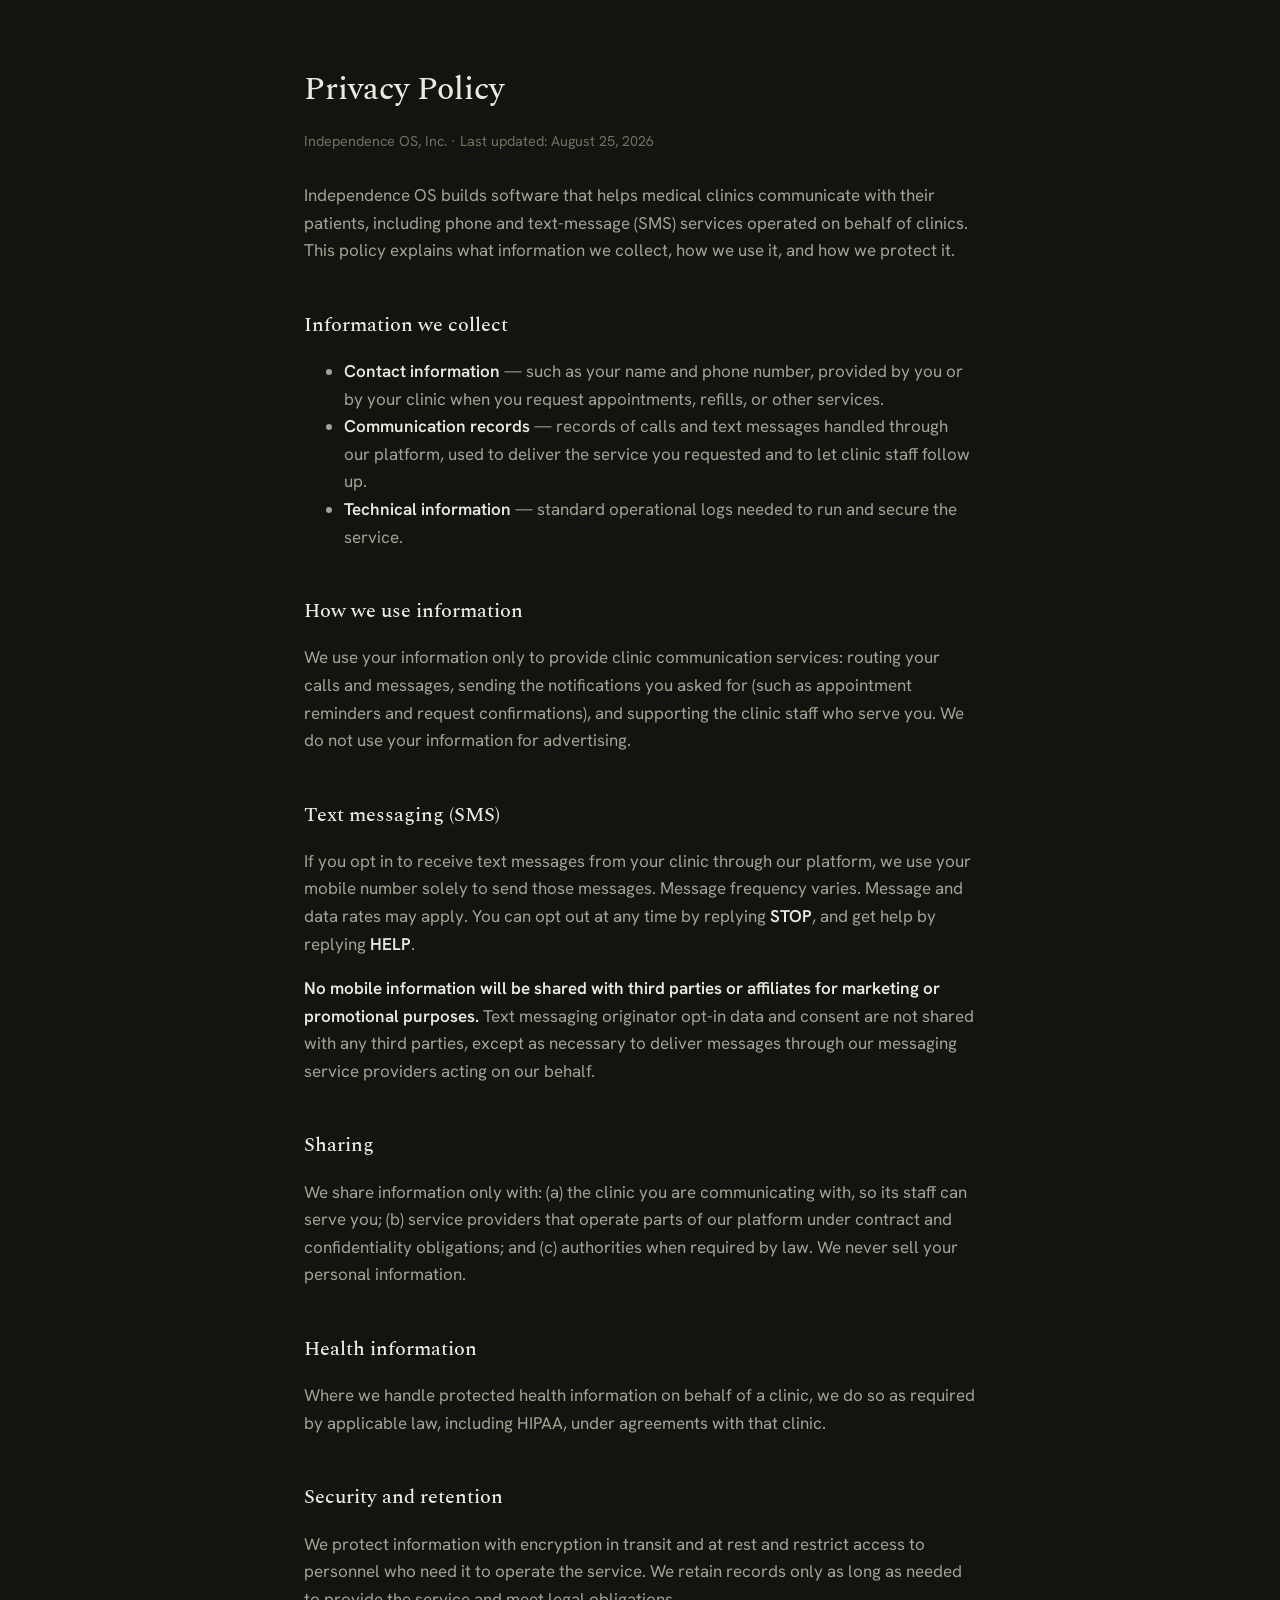
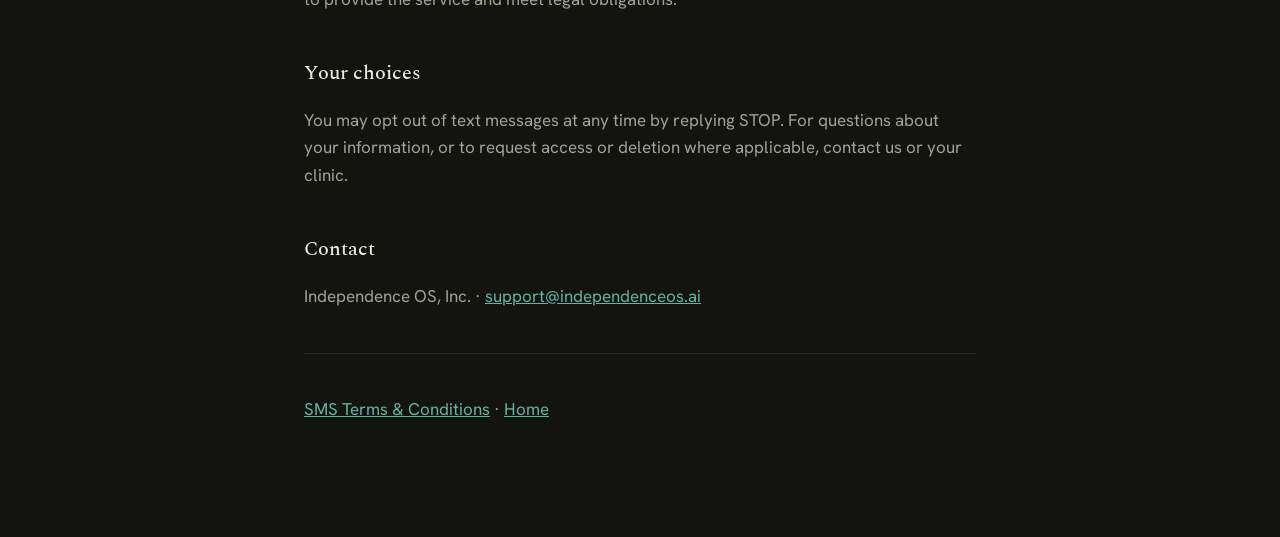
==== privacy.html @ 4c0d5175 "Add privacy policy and SMS terms pages for A2P 10DLC registration Co-Authored-By: Claude Fable 5 <no" ====
<!DOCTYPE html>
<html lang="en" data-theme="light">
<head>
<meta charset="utf-8">
<meta name="viewport" content="width=device-width, initial-scale=1">
<title>Privacy Policy — Independence OS</title>
<meta name="description" content="Independence OS privacy policy, including how we handle mobile numbers and SMS consent.">
<link rel="icon" type="image/png" href="indoslogo.png">
<link rel="preconnect" href="https://fonts.googleapis.com">
<link rel="preconnect" href="https://fonts.gstatic.com" crossorigin>
<link href="https://fonts.googleapis.com/css2?family=Spectral:wght@400;500;600&family=Hanken+Grotesk:wght@400;500;600;700&display=swap" rel="stylesheet">
<style>
  :root{
    --ink:#13140F; --bone:#ECEAE0; --bone-2:#A4A293; --bone-3:#71705F;
    --green:#66B3A6; --line:rgba(236,234,224,.10);
    --serif:'Spectral',Georgia,'Times New Roman',serif;
    --sans:'Hanken Grotesk',-apple-system,BlinkMacSystemFont,'Segoe UI',Roboto,sans-serif;
  }
  *{box-sizing:border-box;}
  html{background:var(--ink);-webkit-text-size-adjust:100%;}
  body{margin:0;color:var(--bone);font-family:var(--sans);font-size:17px;line-height:1.62;-webkit-font-smoothing:antialiased;}
  main{max-width:720px;margin:0 auto;padding:64px 24px 96px;}
  h1{font-family:var(--serif);font-weight:500;font-size:2rem;margin:0 0 4px;}
  h2{font-family:var(--serif);font-weight:500;font-size:1.25rem;margin:2.2em 0 .5em;color:var(--bone);}
  p,li{color:var(--bone-2);}
  strong{color:var(--bone);font-weight:600;}
  a{color:var(--green);}
  .updated{color:var(--bone-3);font-size:.9rem;margin-bottom:2em;}
  hr{border:none;border-top:1px solid var(--line);margin:2.5em 0;}
</style>
</head>
<body>
<main>
  <h1>Privacy Policy</h1>
  <p class="updated">Independence OS, Inc. · Last updated: August 25, 2026</p>

  <p>Independence OS builds software that helps medical clinics communicate with their patients, including phone and text-message (SMS) services operated on behalf of clinics. This policy explains what information we collect, how we use it, and how we protect it.</p>

  <h2>Information we collect</h2>
  <ul>
    <li><strong>Contact information</strong> — such as your name and phone number, provided by you or by your clinic when you request appointments, refills, or other services.</li>
    <li><strong>Communication records</strong> — records of calls and text messages handled through our platform, used to deliver the service you requested and to let clinic staff follow up.</li>
    <li><strong>Technical information</strong> — standard operational logs needed to run and secure the service.</li>
  </ul>

  <h2>How we use information</h2>
  <p>We use your information only to provide clinic communication services: routing your calls and messages, sending the notifications you asked for (such as appointment reminders and request confirmations), and supporting the clinic staff who serve you. We do not use your information for advertising.</p>

  <h2>Text messaging (SMS)</h2>
  <p>If you opt in to receive text messages from your clinic through our platform, we use your mobile number solely to send those messages. Message frequency varies. Message and data rates may apply. You can opt out at any time by replying <strong>STOP</strong>, and get help by replying <strong>HELP</strong>.</p>
  <p><strong>No mobile information will be shared with third parties or affiliates for marketing or promotional purposes.</strong> Text messaging originator opt-in data and consent are not shared with any third parties, except as necessary to deliver messages through our messaging service providers acting on our behalf.</p>

  <h2>Sharing</h2>
  <p>We share information only with: (a) the clinic you are communicating with, so its staff can serve you; (b) service providers that operate parts of our platform under contract and confidentiality obligations; and (c) authorities when required by law. We never sell your personal information.</p>

  <h2>Health information</h2>
  <p>Where we handle protected health information on behalf of a clinic, we do so as required by applicable law, including HIPAA, under agreements with that clinic.</p>

  <h2>Security and retention</h2>
  <p>We protect information with encryption in transit and at rest and restrict access to personnel who need it to operate the service. We retain records only as long as needed to provide the service and meet legal obligations.</p>

  <h2>Your choices</h2>
  <p>You may opt out of text messages at any time by replying STOP. For questions about your information, or to request access or deletion where applicable, contact us or your clinic.</p>

  <h2>Contact</h2>
  <p>Independence OS, Inc. · <a href="mailto:support@independenceos.ai">support@independenceos.ai</a></p>

  <hr>
  <p><a href="/terms">SMS Terms &amp; Conditions</a> · <a href="/">Home</a></p>
</main>
</body>
</html>
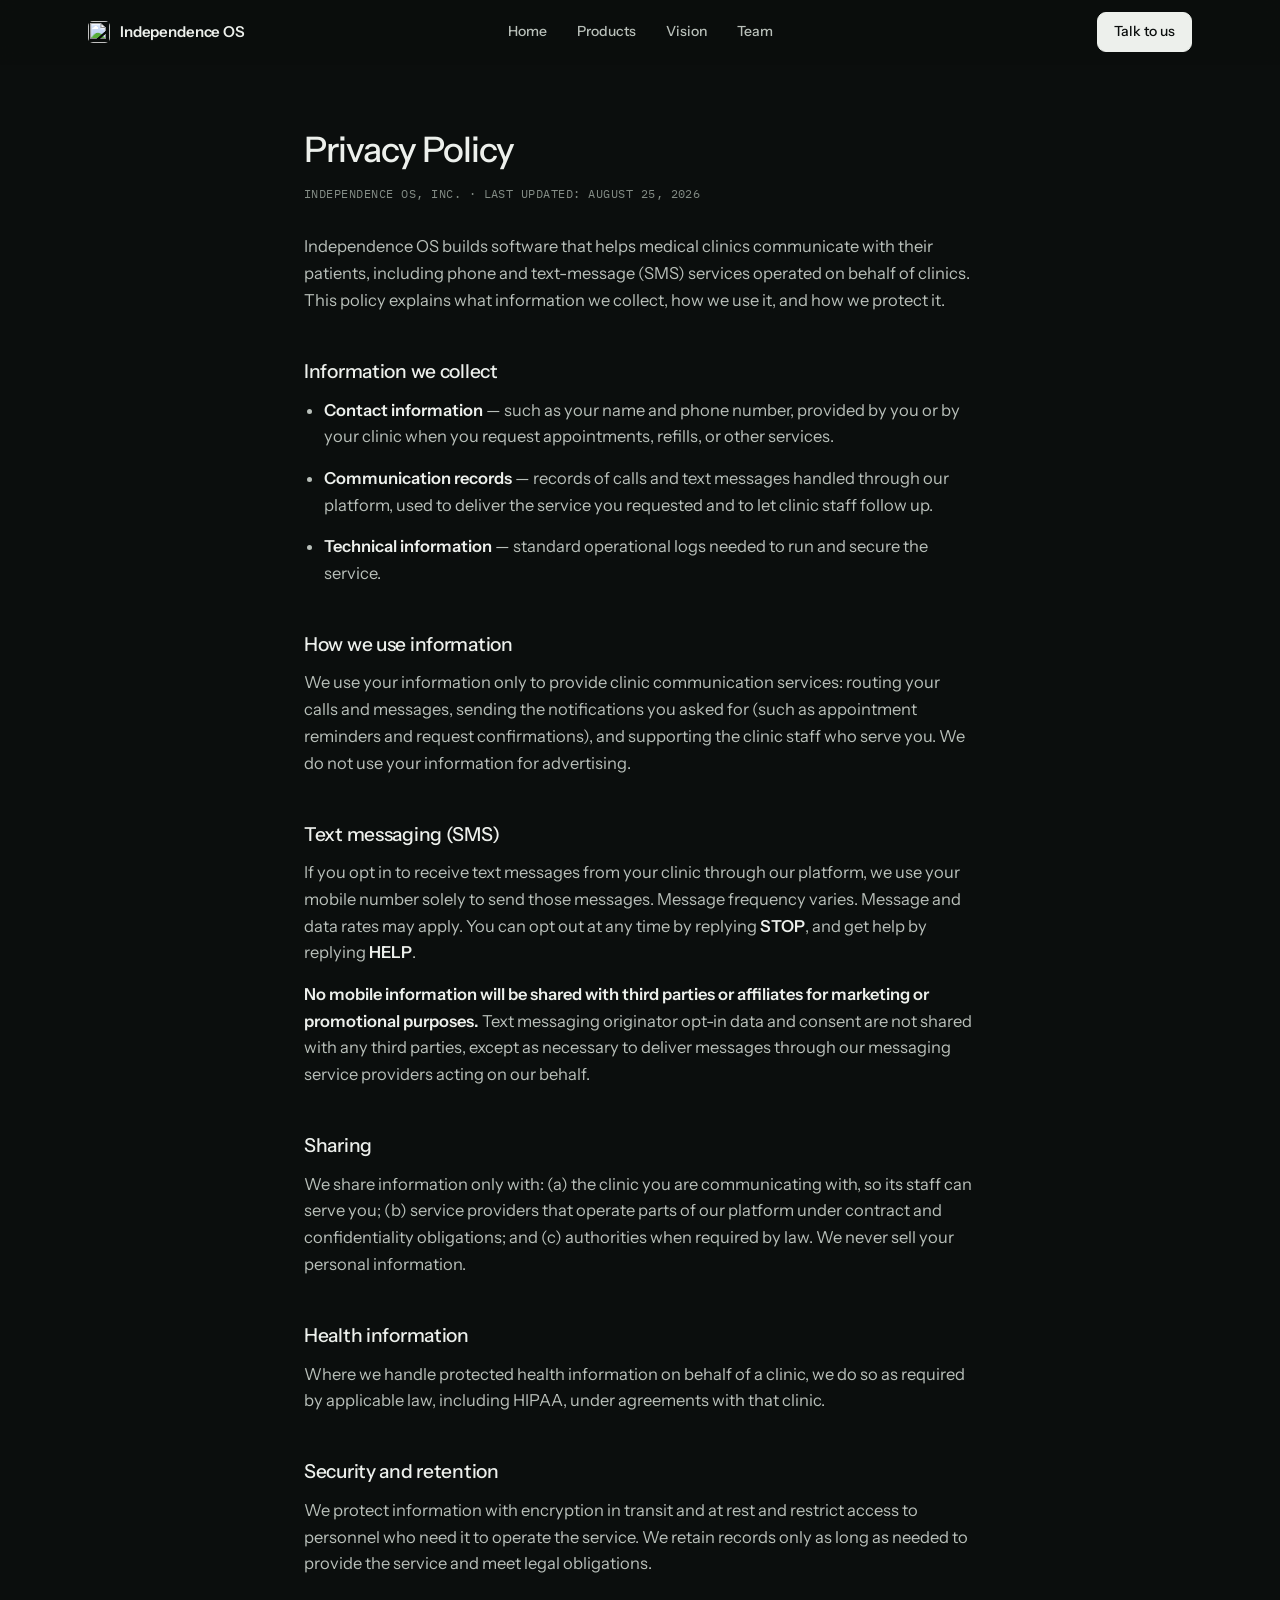
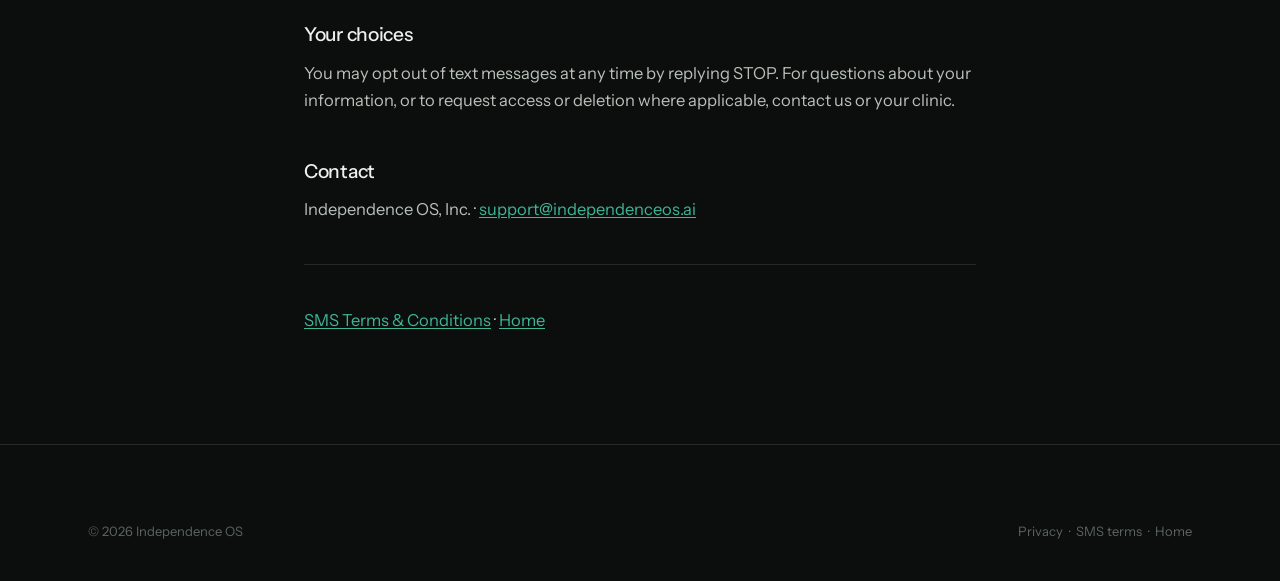
==== commit 51375b29: "Rebuild site: dark-only design, globe hero, scroll-driven Flow, product grid and system diagram - Ne" ====
--- a/privacy.html
+++ b/privacy.html
@@ -1,5 +1,5 @@
 <!DOCTYPE html>
-<html lang="en" data-theme="light">
+<html lang="en">
 <head>
 <meta charset="utf-8">
 <meta name="viewport" content="width=device-width, initial-scale=1">
@@ -8,29 +8,45 @@
 <link rel="icon" type="image/png" href="indoslogo.png">
 <link rel="preconnect" href="https://fonts.googleapis.com">
 <link rel="preconnect" href="https://fonts.gstatic.com" crossorigin>
-<link href="https://fonts.googleapis.com/css2?family=Spectral:wght@400;500;600&family=Hanken+Grotesk:wght@400;500;600;700&display=swap" rel="stylesheet">
+<link href="https://fonts.googleapis.com/css2?family=Instrument+Sans:wght@400;500;600&family=IBM+Plex+Mono:wght@400;500&display=swap" rel="stylesheet">
+<link rel="stylesheet" href="styles.css?v=45">
 <style>
-  :root{
-    --ink:#13140F; --bone:#ECEAE0; --bone-2:#A4A293; --bone-3:#71705F;
-    --green:#66B3A6; --line:rgba(236,234,224,.10);
-    --serif:'Spectral',Georgia,'Times New Roman',serif;
-    --sans:'Hanken Grotesk',-apple-system,BlinkMacSystemFont,'Segoe UI',Roboto,sans-serif;
-  }
-  *{box-sizing:border-box;}
-  html{background:var(--ink);-webkit-text-size-adjust:100%;}
-  body{margin:0;color:var(--bone);font-family:var(--sans);font-size:17px;line-height:1.62;-webkit-font-smoothing:antialiased;}
-  main{max-width:720px;margin:0 auto;padding:64px 24px 96px;}
-  h1{font-family:var(--serif);font-weight:500;font-size:2rem;margin:0 0 4px;}
-  h2{font-family:var(--serif);font-weight:500;font-size:1.25rem;margin:2.2em 0 .5em;color:var(--bone);}
-  p,li{color:var(--bone-2);}
-  strong{color:var(--bone);font-weight:600;}
-  a{color:var(--green);}
-  .updated{color:var(--bone-3);font-size:.9rem;margin-bottom:2em;}
-  hr{border:none;border-top:1px solid var(--line);margin:2.5em 0;}
+  main.legal{max-width:720px;margin:0 auto;padding:56px 24px 96px;font-size:16.5px;line-height:1.62;}
+  main.legal h1{font-size:2.2rem;margin:0 0 6px;letter-spacing:-.028em;}
+  main.legal h2{font-size:1.2rem;margin:2.2em 0 .5em;letter-spacing:-.015em;}
+  main.legal p,main.legal li{color:var(--ink-2);margin:0 0 .9em;}
+  main.legal ul{padding-left:1.2em;list-style:disc;}
+  main.legal strong{color:var(--ink);font-weight:600;}
+  main.legal a{color:var(--accent);text-decoration:underline;text-underline-offset:2px;}
+  main.legal .updated{font-family:var(--mono);font-size:12px;letter-spacing:.04em;text-transform:uppercase;color:var(--ink-3);margin-bottom:2.5em;}
+  main.legal hr{border:none;border-top:1px solid var(--line);margin:2.5em 0;}
+  .form-box{margin:1em 0;padding:20px;border:1px solid var(--line);border-radius:12px;background:var(--surface);}
+  .form-box label{display:flex;gap:10px;align-items:flex-start;color:var(--ink);}
+  .form-box input[type=checkbox]{margin-top:5px;accent-color:var(--accent);}
+  .fieldline{color:var(--ink-3);font-size:.95rem;margin-top:14px;}
+  .optional-tag{margin:0 0 14px;padding-bottom:12px;border-bottom:1px solid var(--line);color:var(--ink);font-weight:600;font-size:.95rem;}
 </style>
+<meta name="color-scheme" content="dark">
 </head>
 <body>
-<main>
+<header class="nav">
+  <div class="container nav-inner">
+    <a class="brand" href="index.html"><img src="indoslogo.png" alt="">Independence OS</a>
+    <nav class="nav-links" id="navLinks" aria-label="Primary">
+      <a href="index.html">Home</a>
+      <a href="products.html">Products</a>
+      <a href="vision.html">Vision</a>
+      <a href="team.html">Team</a>
+    </nav>
+    <div class="nav-right">
+      <a class="btn primary nav-cta" href="mailto:admin@independenceos.ai">Talk to us</a>
+      <button type="button" class="icon-btn nav-toggle" id="navToggle" aria-label="Open menu" aria-expanded="false" aria-controls="navLinks">
+        <svg viewBox="0 0 24 24" fill="none" stroke="currentColor" stroke-width="1.7" stroke-linecap="round"><path d="M4 7h16M4 12h16M4 17h16"/></svg>
+      </button>
+    </div>
+  </div>
+</header>
+<main class="legal">
   <h1>Privacy Policy</h1>
   <p class="updated">Independence OS, Inc. · Last updated: August 25, 2026</p>
 
@@ -66,7 +82,16 @@
   <p>Independence OS, Inc. · <a href="mailto:support@independenceos.ai">support@independenceos.ai</a></p>
 
   <hr>
-  <p><a href="/terms">SMS Terms &amp; Conditions</a> · <a href="/">Home</a></p>
+  <p><a href="terms.html">SMS Terms &amp; Conditions</a> · <a href="index.html">Home</a></p>
 </main>
+<footer>
+  <div class="container">
+    <div class="foot-bottom" style="margin-top:0;border-top:0">
+      <span>© 2026 Independence OS</span>
+      <span><a href="privacy.html">Privacy</a> &nbsp;·&nbsp; <a href="terms.html">SMS terms</a> &nbsp;·&nbsp; <a href="index.html">Home</a></span>
+    </div>
+  </div>
+</footer>
+<script src="main.js?v=24"></script>
 </body>
 </html>
--- a/styles.css
+++ b/styles.css
@@ -0,0 +1,562 @@
+/* Independence OS — v2 stylesheet */
+
+:root{
+  --bg:#0B0E0D; --surface:#121614; --surface-2:#171C19; --surface-3:#1E2420;
+  --ink:#EDF0EC; --ink-2:#B9C0BA; --ink-3:#848D86; --ink-4:#5C655E;
+  --line:#242A26; --line-2:#1B211D; --line-strong:#333B36;
+  --accent:#3FB596; --accent-2:#5FC7AB; --accent-ink:#8ADCC5; --accent-soft:#11241E; --accent-soft-2:#0A1B15; --accent-line:#1E4A3D;
+  --signal:#3ED6A7; --warn:#E0A046; --warn-soft:#2A2114;
+  --shadow:0 1px 2px rgba(0,0,0,.3), 0 16px 40px -18px rgba(0,0,0,.6);
+  --globe-dot:237,240,236; --globe-land:95,199,171;
+  --rev:#6FD3C5; --rev-soft:#10231F;
+  color-scheme:dark;
+  --sans:'Instrument Sans',-apple-system,BlinkMacSystemFont,'Segoe UI',Helvetica,Arial,sans-serif;
+  --serif:'Newsreader',Georgia,'Times New Roman',serif;
+  --mono:'IBM Plex Mono',ui-monospace,SFMono-Regular,Menlo,Consolas,monospace;
+}
+
+*,*::before,*::after{box-sizing:border-box;}
+html{-webkit-text-size-adjust:100%;scroll-behavior:smooth;}
+@media (prefers-reduced-motion: reduce){html{scroll-behavior:auto;} *,*::before,*::after{animation-duration:.001ms!important;transition-duration:.001ms!important;}}
+body{margin:0;background:var(--bg);color:var(--ink);font-family:var(--sans);font-size:16px;line-height:1.55;-webkit-font-smoothing:antialiased;text-rendering:optimizeLegibility;}
+img{max-width:100%;display:block;}
+a{color:inherit;text-decoration:none;}
+a:focus-visible,button:focus-visible{outline:2px solid var(--accent);outline-offset:3px;border-radius:4px;}
+h1,h2,h3,h4{margin:0;font-weight:500;letter-spacing:-.02em;text-wrap:balance;}
+p{margin:0;}
+ul,ol{margin:0;padding:0;list-style:none;}
+button{font:inherit;color:inherit;background:none;border:0;padding:0;cursor:pointer;}
+.container{width:100%;max-width:1160px;margin:0 auto;padding:0 28px;}
+.container.wide{max-width:1360px;}
+.tnum{font-variant-numeric:tabular-nums;}
+
+/* type scale */
+.display{font-size:clamp(2.6rem,5.2vw,4.25rem);line-height:1.02;letter-spacing:-.032em;font-weight:500;}
+.h2{font-size:clamp(1.9rem,3.2vw,2.6rem);line-height:1.1;letter-spacing:-.028em;}
+.h3{font-size:1.3rem;line-height:1.25;letter-spacing:-.018em;}
+.lead{font-size:clamp(1.1rem,1.5vw,1.25rem);line-height:1.5;color:var(--ink-2);max-width:56ch;}
+.body{color:var(--ink-2);max-width:62ch;}
+.body p+p{margin-top:16px;}
+.label{font-family:var(--mono);font-size:12px;letter-spacing:.06em;text-transform:uppercase;color:var(--ink-3);}
+.label.accent{color:var(--accent);}
+.small{font-size:14px;color:var(--ink-3);}
+
+/* nav */
+.nav{position:sticky;top:0;z-index:50;background:color-mix(in srgb,var(--bg) 82%,transparent);backdrop-filter:saturate(1.4) blur(12px);-webkit-backdrop-filter:saturate(1.4) blur(12px);border-bottom:1px solid transparent;transition:border-color .2s ease;}
+.nav.scrolled{border-bottom-color:var(--line);}
+.nav-inner{height:64px;display:grid;grid-template-columns:1fr auto 1fr;align-items:center;gap:24px;}
+.nav-right{justify-self:end;}
+.brand{display:flex;align-items:center;gap:10px;white-space:nowrap;font-weight:600;letter-spacing:-.01em;font-size:15px;}
+.brand img{width:22px;height:22px;border-radius:5px;}
+.nav-links{display:flex;align-items:center;gap:6px;}
+.nav-links a{font-size:14px;font-weight:500;color:var(--ink-2);padding:8px 12px;border-radius:8px;transition:color .15s ease,background .15s ease;}
+.nav-links a:hover{color:var(--ink);background:var(--surface-2);}
+.nav-links a[aria-current="page"]{color:var(--ink);}
+.nav-right{display:flex;align-items:center;gap:8px;}
+.btn{display:inline-flex;align-items:center;gap:8px;height:40px;padding:0 16px;border-radius:9px;font-size:14px;font-weight:500;border:1px solid var(--line-strong);background:var(--surface);color:var(--ink);transition:background .15s ease,border-color .15s ease,transform .15s ease;white-space:nowrap;}
+.btn:hover{border-color:var(--ink-4);}
+.btn.primary{background:var(--ink);color:var(--bg);border-color:var(--ink);}
+.btn.primary:hover{background:var(--ink-2);border-color:var(--ink-2);}
+.btn.accent{background:var(--accent);color:#fff;border-color:var(--accent);}
+.btn.accent:hover{background:var(--accent-2);border-color:var(--accent-2);}
+.btn.lg{height:46px;padding:0 20px;font-size:15px;}
+.btn svg{width:14px;height:14px;}
+.icon-btn{width:38px;height:38px;border-radius:9px;display:inline-flex;align-items:center;justify-content:center;color:var(--ink-2);border:1px solid transparent;}
+.icon-btn:hover{background:var(--surface-2);color:var(--ink);}
+.icon-btn svg{width:17px;height:17px;}
+.nav-toggle{display:none;}
+
+/* sections */
+section{padding:104px 0;}
+section.tight{padding:64px 0;}
+.sec-head{display:grid;grid-template-columns:minmax(0,1fr) minmax(0,1fr);gap:40px;align-items:start;margin-bottom:56px;}
+.sec-head>.lead{padding-top:38px;}
+.sec-head .label{margin-bottom:16px;}
+.sec-head .lead{font-size:1.05rem;}
+.rule{height:1px;background:var(--line);}
+.eyebrow{display:inline-flex;align-items:center;gap:10px;font-family:var(--mono);font-size:12px;letter-spacing:.06em;text-transform:uppercase;color:var(--ink-3);}
+.eyebrow .dot{width:6px;height:6px;border-radius:50%;background:var(--signal);box-shadow:0 0 0 3px color-mix(in srgb,var(--signal) 22%,transparent);}
+
+/* hero */
+.hero{padding:72px 0 40px;position:relative;overflow:hidden;}
+.hero-grid{display:grid;grid-template-columns:minmax(0,1.05fr) minmax(0,.95fr);gap:48px;align-items:center;}
+.hero .display{margin:0 0 24px;max-width:13ch;}
+.hero .lead{margin-bottom:34px;}
+.hero-grid{min-height:520px;}
+.hero-cta{display:flex;gap:12px;flex-wrap:wrap;align-items:center;}
+.hero-facts{display:grid;grid-template-columns:repeat(4,minmax(0,1fr));gap:20px;margin-top:56px;padding-top:24px;border-top:1px solid var(--line);}
+.fact{display:flex;flex-direction:column;gap:4px;}
+.fact b{font-weight:500;font-size:15px;color:var(--ink);letter-spacing:-.01em;}
+.fact span{font-size:13px;color:var(--ink-3);}
+.globe-wrap{position:relative;aspect-ratio:1;max-width:560px;margin-left:auto;width:100%;}
+.globe-wrap canvas{width:100%;height:100%;display:block;}
+.globe-legend{display:flex;justify-content:center;gap:22px;margin-top:-6px;font-family:var(--mono);font-size:11.5px;color:var(--ink-3);letter-spacing:.02em;}
+.globe-legend span{display:flex;align-items:center;gap:8px;}
+.globe-legend i{width:8px;height:8px;border-radius:50%;background:var(--accent);display:inline-block;}
+.globe-legend i.hollow{background:none;border:1.5px solid var(--accent);}
+
+/* practices strip */
+.strip{padding:48px 0;border-top:1px solid var(--line);border-bottom:1px solid var(--line);}
+.strip-inner{display:grid;grid-template-columns:200px 1fr;gap:40px;align-items:start;}
+.strip .label{padding-top:4px;}
+.marks{display:flex;flex-wrap:wrap;gap:10px 28px;}
+.marks a,.marks span{font-size:15px;font-weight:500;color:var(--ink-2);letter-spacing:-.01em;padding:4px 0;transition:color .15s ease;}
+.marks a:hover{color:var(--accent);}
+
+/* product grid */
+.pgrid{display:grid;max-width:960px;margin:0 auto;grid-template-columns:repeat(56,minmax(0,1fr));gap:1px;background:var(--line);border:1px solid var(--line);border-radius:16px;overflow:hidden;}
+.ptile{grid-column:span 10;background:var(--surface);padding:21px 19px 23px;display:flex;flex-direction:column;gap:9.5px;min-height:0;position:relative;transition:background .15s ease;}
+.ptile:hover{background:var(--surface-2);}
+.ptile .ico{width:35px;height:35px;border-radius:9px;background:var(--accent-soft);color:var(--accent);display:flex;align-items:center;justify-content:center;}
+.ptile .ico svg{width:19px;height:19px;}
+.ptile h3{font-size:1.15rem;letter-spacing:-.012em;display:flex;align-items:baseline;gap:8px;line-height:1.2;flex-wrap:wrap;}
+.ptile h3 .layer{font-family:var(--mono);font-size:12.9px;letter-spacing:.05em;text-transform:uppercase;color:var(--ink-4);font-weight:400;}
+.ptile .tag{color:var(--ink);font-weight:500;font-size:16.4px;}
+.ptile .desc{color:var(--ink-3);font-size:13.5px;line-height:1.45;}
+.ptile .arrow{position:absolute;top:24px;right:22px;color:var(--ink-4);opacity:0;transform:translateX(-4px);transition:opacity .15s ease,transform .15s ease;}
+.ptile:hover .arrow{opacity:1;transform:none;}
+.ptile.wide{grid-column:1 / -1;flex-direction:row;align-items:center;gap:19px;min-height:0;padding:16.5px 21px;}
+.ptile.wide.half{grid-column:span 28;}
+.ptile.tall.wider{grid-column:span 11;}
+.ptile.w1{grid-column:span 12;}
+.ptile.tall{grid-row:span 2;grid-column:span 8;justify-content:center;}
+.ptile.wide .desc{white-space:nowrap;overflow:hidden;text-overflow:ellipsis;}
+.ptile.wide .ico{flex:none;}
+.ptile.wide .ptext{display:flex;flex-direction:column;gap:5px;min-width:0;}
+.ptile .pill{font-size:12.9px;height:26px;padding:0 9.5px;}
+.ptile .pill.wrap{height:auto;padding:5px 9.5px;}
+.pgroups{display:flex;gap:28px;flex-wrap:wrap;margin-bottom:22px;}
+.pgroups span{display:flex;align-items:center;gap:8px;font-size:13px;color:var(--ink-3);}
+.pgroups i{width:10px;height:10px;border-radius:3px;background:var(--accent);}
+.pgroups i.l2{background:var(--accent-2);opacity:.75;} .pgroups i.l3{background:var(--accent);opacity:.5;} .pgroups i.l4{background:var(--accent);opacity:.28;}
+
+/* product tiles */
+.ptile{overflow:hidden;}
+.ptile.wide.half .desc{font-size:13.5px;}
+.ptile .arrow{top:18px;right:18px;}
+
+/* patient flow (scroll-driven) */
+.flow-wrap{display:grid;grid-template-columns:minmax(0,.9fr) minmax(0,1.1fr);gap:64px;align-items:start;}
+.flow-sticky{position:sticky;top:96px;}
+.flow-head{margin-bottom:28px;} .flow-head .h2{margin-top:6px;}
+.record .panel-body{padding:10px 12px 12px;}
+.rec-rows{display:flex;flex-direction:column;gap:4px;}
+.rec-rows li{display:grid;grid-template-columns:1fr;gap:0;padding:11px 12px;border-radius:8px;font-size:13.5px;opacity:.28;transition:opacity .35s ease,background .35s ease;}
+.rec-rows li.on{opacity:1;background:var(--surface-2);}
+.rec-rows li.done{opacity:.75;}
+.rec-rows .rk{font-family:var(--mono);font-size:12.5px;letter-spacing:.06em;text-transform:uppercase;color:var(--ink-2);}
+.rec-rows li.on .rk{color:var(--accent-ink);}
+.rec-rows .rv{color:var(--ink);}
+.rec-rows li.on .rv{color:var(--accent-ink);}
+.flow-progress{height:3px;border-radius:2px;background:var(--line);margin-top:18px;overflow:hidden;}
+.flow-progress i{display:block;height:100%;width:0;background:var(--accent);transition:width .35s ease;}
+.flow-steps{display:flex;flex-direction:column;}
+.fstep{min-height:44vh;display:flex;flex-direction:column;justify-content:center;gap:12px;padding:24px 0 24px 28px;border-left:1px solid var(--line);position:relative;opacity:.3;transition:opacity .35s ease;}
+.fstep::before{content:"";position:absolute;left:-5px;top:50%;width:9px;height:9px;border-radius:50%;background:var(--line-strong);transform:translateY(-50%);transition:background .35s ease,box-shadow .35s ease;}
+.fstep.on{opacity:1;}
+.fstep.on::before{background:var(--accent);box-shadow:0 0 0 4px color-mix(in srgb,var(--accent) 22%,transparent);}
+.fstep .t{font-family:var(--mono);font-size:12px;color:var(--ink-3);letter-spacing:.04em;}
+.fstep .agent{display:inline-flex;align-items:center;gap:8px;font-weight:500;font-size:17px;color:var(--ink);}
+.fstep .agent i{width:8px;height:8px;border-radius:2px;background:var(--accent);}
+.fstep p{font-size:16px;color:var(--ink-2);line-height:1.55;max-width:46ch;}
+.fstep:first-child{min-height:30vh;justify-content:flex-start;padding-top:0;}
+.fstep:last-child{min-height:30vh;}
+@media (max-width:820px){.flow-wrap{grid-template-columns:1fr;gap:24px;} .flow-sticky{position:static;} .fstep{min-height:0;opacity:1;} .rec-rows li{opacity:1;}}
+
+/* live voice wave + transcription */
+.live-wave{height:34px;}
+.live-wave i{height:100%;}
+.live-wave i{transform:scaleY(.14);transform-origin:center;opacity:.9;transition:transform .05s linear;}
+@keyframes wavebar{0%,100%{transform:scaleY(.35);}50%{transform:scaleY(1);}}
+.live-tx .w{color:var(--ink-4);transition:color .25s ease;}
+.live-tx .w.said{color:var(--ink);}
+.note .live-tx .w.said{color:var(--ink-2);}
+.note .nr.live-fill>span{color:var(--ink-4);} .note .nr.live-fill.said>span{color:var(--ink-2);}
+@media (prefers-reduced-motion: reduce){.fstep.on .live-wave i{animation:none;} .live-tx .w{color:var(--ink);}}
+
+/* flow card extras */
+.waves2{display:grid;grid-template-columns:1fr 1fr;gap:14px;}
+.waves2 .label{margin-bottom:6px;}
+.fstep.on .w-agent i{animation-duration:1.5s;}
+.cards2{display:grid;grid-template-columns:1fr 1fr;gap:12px;max-width:none;}
+.fstep .cards2 .mini-card{max-width:none;margin-top:0;}
+.fstep .cards2{margin-top:6px;opacity:0;transform:translateY(18px);transition:opacity .45s ease,transform .45s ease;}
+.fstep.on .cards2{opacity:1;transform:none;}
+.fstep.on .cards2 .mini-card{opacity:1;transform:none;}
+.live-fill{transition:opacity .35s ease,color .35s ease;}
+.note .nr.live-fill b{opacity:.35;} .note .nr.live-fill.said b{opacity:1;}
+.pill.live-fill{opacity:.25;} .pill.live-fill.said{opacity:1;}
+.row.live-fill{opacity:.3;} .row.live-fill.said{opacity:1;}
+.kpi.live-fill,.bubble.live-fill,.attach.live-fill,.card.live-fill{opacity:.25;transform:translateY(6px);transition:opacity .35s ease,transform .35s ease;}
+.kpi.live-fill.said,.bubble.live-fill.said,.attach.live-fill.said,.card.live-fill.said{opacity:1;transform:none;}
+.fstep.on .row.live-fill.said .pill.blink{animation:blink-warn 1.2s ease-in-out infinite;} .fstep.on .row.live-fill:not(.said) .pill.blink{animation:none;}
+.pipe span.live-fill.said{color:var(--accent-ink);border-bottom-color:var(--accent);}
+.pill.live-swap .b{display:none;} .pill.live-swap.said .a{display:none;} .pill.live-swap.said .b{display:inline;}
+.pill.live-swap.said{background:var(--accent-soft);color:var(--accent-ink);}
+.pill.warn.live-swap.said{background:var(--accent-soft);color:var(--accent-ink);}
+.pill.live-swap.said::before{content:"";width:5px;height:5px;border-radius:50%;background:var(--signal);}
+.fstep.on .pill.blink{animation:blink-warn 1.2s ease-in-out infinite;}
+@keyframes blink-warn{0%,100%{opacity:1;}50%{opacity:.35;}}
+.attach{display:flex;gap:10px;align-items:center;padding:10px 12px;border:1px solid var(--line);border-radius:12px;background:var(--surface-2);max-width:88%;font-size:12.5px;}
+.attach .aico{flex:none;width:34px;height:34px;border-radius:8px;background:var(--accent-soft);color:var(--accent-ink);font-family:var(--mono);font-size:10px;display:flex;align-items:center;justify-content:center;}
+.attach b{display:block;font-weight:500;} .attach span{display:block;color:var(--ink-3);font-size:11.5px;margin-top:1px;}
+.inputbox{display:flex;align-items:center;justify-content:space-between;margin-top:4px;padding:10px 12px;border:1px solid var(--line);border-radius:999px;color:var(--ink-4);font-size:13px;}
+.inputbox i{width:26px;height:26px;border-radius:50%;background:var(--accent);display:inline-flex;align-items:center;justify-content:center;flex:none;}
+.inputbox i svg{width:14px;height:14px;display:block;}
+.kpis.kpis-2{grid-template-columns:1fr 1fr;}
+.delta{font-family:var(--mono);font-size:11px;margin-left:6px;}
+.delta.up{color:var(--signal);} .delta.down{color:var(--ink-3);}
+@media (min-width:821px){.flow-wrap{grid-template-columns:minmax(0,.8fr) minmax(0,1.2fr);}}
+@media (max-width:820px){.cards2{grid-template-columns:1fr;} .fstep .cards2{opacity:1;transform:none;} .live-fill,.note .nr.live-fill span,.pill.live-fill{opacity:1;color:inherit;}}
+
+.appeal-line{font-size:13px;line-height:1.55;margin:0;}
+.appeal .label{margin-top:2px;}
+
+@media (min-width:821px){.cards2.rcm{grid-template-columns:1fr 1fr;}} .cards2.rcm .row .k{white-space:nowrap;}
+.stepper{display:flex;flex-direction:column;gap:0;margin:2px 0 4px;}
+.stepper li{display:grid;grid-template-columns:14px 1fr auto;gap:10px;align-items:center;padding:6px 0;font-size:13px;color:var(--ink-4);position:relative;}
+.stepper li+li::before{content:"";position:absolute;left:6px;top:-8px;height:14px;width:1px;background:var(--line-strong);}
+.stepper li i{width:9px;height:9px;border-radius:50%;border:1.5px solid var(--line-strong);background:var(--surface);justify-self:center;}
+.stepper li em{font-family:var(--mono);font-style:normal;font-size:11px;color:var(--ink-4);}
+.stepper li.done,.stepper li.live-fill.said{color:var(--ink);}
+.stepper li.done i,.stepper li.live-fill.said i{background:var(--accent);border-color:var(--accent);}
+.stepper li.done em,.stepper li.live-fill.said em{color:var(--ink-3);}
+.stepper li.live-fill{opacity:1;transition:color .35s ease;}
+.stepper li.live-fill i{transition:background .35s ease,border-color .35s ease;}
+.stepper li.live-fill:nth-child(5),.stepper li.live-fill:nth-child(5) i{transition-delay:.9s;}
+.stepper li.live-fill:nth-child(4),.stepper li.live-fill:nth-child(4) i{transition-delay:.3s;}
+
+/* flow cards */
+.fstep .mini-card{margin-top:6px;max-width:520px;width:100%;opacity:0;transform:translateY(18px);transition:opacity .45s ease,transform .45s ease;font-size:13px;}
+.fstep.on .mini-card{opacity:1;transform:none;}
+.fstep .phone.mini-card{margin-left:0;max-width:300px;}
+.fstep .panel-body{gap:12px;}
+.fstep{min-height:70vh;}
+.fstep:first-child{min-height:60vh;}
+.fstep:last-child{min-height:60vh;}
+@media (max-width:820px){.fstep .mini-card{opacity:1;transform:none;} .fstep,.fstep:first-child,.fstep:last-child{min-height:0;}}
+
+/* day schedule */
+.day{display:grid;grid-template-columns:repeat(7,minmax(0,1fr));gap:0;border-top:1px solid var(--line);}
+.slot{padding:26px 18px 26px 0;border-right:1px solid var(--line-2);display:flex;flex-direction:column;gap:12px;min-width:0;}
+.slot:last-child{border-right:0;padding-right:0;}
+.slot:last-child .out{margin-right:0;}
+.slot .t{font-family:var(--mono);font-size:12px;color:var(--ink-3);letter-spacing:.04em;}
+.slot .agent{display:inline-flex;align-items:center;gap:8px;font-weight:500;font-size:14px;color:var(--ink);line-height:1.2;}
+.slot .agent i{width:8px;height:8px;border-radius:2px;background:var(--accent);}
+.slot p{font-size:13.5px;color:var(--ink-2);line-height:1.5;}
+.slot .out{margin-top:auto;font-family:var(--mono);font-size:12px;line-height:1.4;color:var(--ink-3);background:var(--surface-2);border-radius:6px;padding:8px 10px;margin-right:16px;}
+.day-foot{display:flex;gap:28px;flex-wrap:wrap;margin-top:36px;padding-top:24px;border-top:1px solid var(--line);}
+.day-foot p{font-size:14px;color:var(--ink-2);display:flex;align-items:center;gap:10px;}
+.day-foot p::before{content:"";width:6px;height:6px;border-radius:50%;background:var(--accent);}
+
+/* two-col feature */
+.feature{display:grid;grid-template-columns:minmax(0,1fr) minmax(0,1fr);gap:64px;align-items:start;}
+.feature .h2{margin-top:16px;}
+.feature .body{margin-top:20px;}
+.loop{display:grid;grid-template-columns:1fr 1fr;gap:1px;background:var(--line);border:1px solid var(--line);border-radius:14px;overflow:hidden;}
+.loop li{background:var(--surface);padding:22px 22px 24px;display:flex;flex-direction:column;gap:8px;}
+.loop .n{font-family:var(--mono);font-size:12px;color:var(--accent);letter-spacing:.06em;}
+.loop b{font-weight:500;font-size:15.5px;letter-spacing:-.012em;}
+.loop p{font-size:14px;color:var(--ink-3);line-height:1.5;}
+.stats{display:grid;grid-template-columns:repeat(3,minmax(0,1fr));gap:0;margin-top:48px;border-top:1px solid var(--line);}
+.stat{padding:22px 24px 0 0;border-right:1px solid var(--line-2);}
+.stat:last-child{border-right:0;}
+.stat b{display:block;font-size:2rem;font-weight:500;letter-spacing:-.03em;line-height:1;}
+.stat span{display:block;margin-top:8px;font-size:13.5px;color:var(--ink-3);}
+
+/* roadmap */
+.road{display:grid;grid-template-columns:repeat(3,minmax(0,1fr));gap:24px;}
+.phase{padding:24px;border:1px solid var(--line);border-radius:14px;background:var(--surface);display:flex;flex-direction:column;gap:12px;}
+.phase.now{border-color:var(--accent-line);background:var(--accent-soft);}
+.phase .when{display:flex;align-items:center;gap:8px;font-family:var(--mono);font-size:12px;letter-spacing:.06em;text-transform:uppercase;color:var(--ink-3);}
+.phase.now .when{color:var(--accent);}
+.phase.now .when i{width:6px;height:6px;border-radius:50%;background:var(--signal);}
+.phase h3{font-size:1.1rem;}
+.phase p{font-size:14.5px;color:var(--ink-2);line-height:1.5;}
+
+/* roadmap timeline */
+.timeline{display:grid;grid-template-columns:repeat(3,minmax(0,1fr));gap:32px;position:relative;}
+.tl{position:relative;padding-top:34px;}
+.tl-track{position:absolute;left:0;right:-32px;top:8px;height:1px;background:var(--line-strong);}
+.tl:last-child .tl-track{right:0;}
+.tl-dot{position:absolute;left:0;top:-5px;width:11px;height:11px;border-radius:50%;background:var(--bg);border:1.5px solid var(--line-strong);}
+.tl.now .tl-dot{background:var(--accent);border-color:var(--accent);box-shadow:0 0 0 5px color-mix(in srgb,var(--accent) 22%,transparent);}
+.tl.now .tl-track{background:linear-gradient(90deg,var(--accent) 0%,var(--accent) 35%,var(--line-strong) 100%);}
+.tl-when{font-family:var(--mono);font-size:12px;letter-spacing:.06em;text-transform:uppercase;color:var(--ink-3);margin-bottom:12px;}
+.tl.now .tl-when{color:var(--accent);}
+.tl h3{font-size:1.35rem;letter-spacing:-.02em;margin-bottom:14px;}
+.tl-sub{color:var(--ink-2);font-size:15.5px;line-height:1.5;margin-bottom:16px;}
+.tl-list{display:flex;flex-direction:column;gap:8px;border-top:1px solid var(--line);padding-top:14px;}
+.tl-list li{display:grid;grid-template-columns:8px 1fr;gap:12px;font-size:14.5px;color:var(--ink-3);line-height:1.5;}
+.tl-list li::before{content:"";width:5px;height:5px;border-radius:50%;background:var(--line-strong);margin-top:8px;}
+.tl.now .tl-list li{color:var(--ink-2);} .tl.now .tl-list li::before{background:var(--accent);}
+@media (max-width:820px){.timeline{grid-template-columns:1fr;gap:28px;} .tl-track{right:0;}}
+
+/* statement */
+.statement-band{background:var(--surface);border-top:1px solid var(--line);border-bottom:1px solid var(--line);}
+.statement{font-family:var(--serif);font-style:italic;font-weight:400;font-size:clamp(1.75rem,3.4vw,2.8rem);line-height:1.2;letter-spacing:-.01em;max-width:26ch;text-wrap:balance;}
+.statement-grid{display:grid;grid-template-columns:minmax(0,1.2fr) minmax(0,.8fr);gap:64px;align-items:center;}
+.statement-grid .body{font-size:15.5px;}
+
+/* CTA */
+.cta{display:flex;justify-content:space-between;align-items:center;gap:32px;padding:40px;border:1px solid var(--line);border-radius:18px;background:var(--surface);}
+.cta h2{font-size:1.6rem;}
+.cta p{color:var(--ink-3);margin-top:8px;max-width:48ch;}
+.cta .btns{display:flex;gap:10px;flex-shrink:0;flex-wrap:wrap;}
+
+/* footer */
+footer{border-top:1px solid var(--line);padding:56px 0 40px;background:var(--bg);}
+.foot{display:grid;grid-template-columns:minmax(0,1.2fr) minmax(0,.55fr) minmax(0,.8fr) minmax(0,1fr);gap:40px;}
+.foot .brand{margin-bottom:14px;}
+.foot p{font-size:14px;color:var(--ink-3);max-width:34ch;}
+.foot h4{font-family:var(--mono);font-size:11.5px;letter-spacing:.06em;text-transform:uppercase;color:var(--ink-4);margin-bottom:14px;font-weight:500;}
+.foot ul{display:flex;flex-direction:column;gap:9px;}
+.foot li,.foot li a{font-size:14px;color:var(--ink-2);}
+.foot li a:hover{color:var(--ink);}
+.foot li span{color:var(--ink-4);}
+.foot-bottom{margin-top:48px;padding-top:20px;border-top:1px solid var(--line-2);display:flex;justify-content:space-between;gap:16px;flex-wrap:wrap;font-size:13px;color:var(--ink-4);}
+.foot-bottom a:hover{color:var(--ink-2);}
+
+/* ---------- product pages ---------- */
+.page-hero{padding:72px 0 48px;}
+.page-hero .display{font-size:clamp(2.3rem,4.4vw,3.6rem);margin:20px 0 22px;max-width:18ch;}
+.subnav{position:sticky;top:64px;z-index:40;background:color-mix(in srgb,var(--bg) 88%,transparent);backdrop-filter:blur(10px);-webkit-backdrop-filter:blur(10px);border-top:1px solid var(--line);border-bottom:1px solid var(--line);}
+.subnav-inner{display:flex;gap:4px;overflow-x:auto;scrollbar-width:none;padding:8px 0;}
+.subnav-inner::-webkit-scrollbar{display:none;}
+.subnav a{font-size:13px;font-weight:500;color:var(--ink-3);padding:7px 11px;border-radius:7px;white-space:nowrap;}
+.subnav a:hover{color:var(--ink);background:var(--surface-2);}
+.subnav a.active{color:var(--accent);background:var(--accent-soft);}
+.subnav .sep{width:1px;background:var(--line);margin:6px 8px;}
+
+.layers .body{margin-top:20px;}
+.layers{display:grid;grid-template-columns:minmax(0,1fr) minmax(0,1fr);gap:64px;align-items:center;}
+.stack{display:flex;flex-direction:column;gap:10px;}
+.layer-row{display:grid;grid-template-columns:132px 1fr;gap:14px;align-items:center;}
+.layer-row .lk{font-family:var(--mono);font-size:11px;letter-spacing:.06em;text-transform:uppercase;color:var(--ink-3);line-height:1.3;}
+.layer-row .lv{display:flex;gap:8px;flex-wrap:wrap;min-width:0;}
+.chip{display:inline-flex;align-items:center;gap:8px;height:36px;padding:0 12px;white-space:nowrap;overflow:hidden;text-overflow:ellipsis;font-size:13.5px;border-radius:9px;border:1px solid var(--line);background:var(--surface);font-size:14px;font-weight:500;color:var(--ink);}
+.chip i{width:7px;height:7px;border-radius:2px;background:var(--accent);}
+.chip.base{background:var(--accent-soft);border-color:var(--accent-line);color:var(--accent-ink);width:100%;justify-content:center;}
+.chip.base i{display:none;}
+.chip.brain{border-style:dashed;}
+
+.product{padding:88px 0;border-top:1px solid var(--line);}
+.product-grid{display:grid;grid-template-columns:minmax(0,.9fr) minmax(0,1.1fr);gap:64px;align-items:center;}
+.product .kicker{display:flex;align-items:center;gap:10px;margin-bottom:18px;}
+.product .kicker .label{color:var(--ink-3);}
+.product .kicker .ico{width:30px;height:30px;border-radius:8px;background:var(--accent-soft);color:var(--accent);display:flex;align-items:center;justify-content:center;}
+.product .kicker .ico svg{width:16px;height:16px;}
+.product h2{font-size:clamp(1.8rem,3vw,2.4rem);letter-spacing:-.028em;line-height:1.08;}
+.product .tagline{font-size:1.15rem;color:var(--ink-2);margin:14px 0 18px;letter-spacing:-.01em;}
+.product .body{font-size:15.5px;}
+.bullets{display:flex;flex-direction:column;gap:10px;margin-top:24px;}
+.bullets li{display:flex;gap:12px;align-items:flex-start;font-size:15px;color:var(--ink-2);}
+.bullets li::before{content:"";flex:none;width:16px;height:16px;margin-top:3px;border-radius:50%;background:var(--accent-soft);
+  background-image:url("data:image/svg+xml;utf8,<svg xmlns='http://www.w3.org/2000/svg' viewBox='0 0 16 16'><path d='M4.5 8.5l2.2 2.2L11.5 6' fill='none' stroke='%23155E4C' stroke-width='1.6' stroke-linecap='round' stroke-linejoin='round'/></svg>");background-size:16px;}
+.product.flip .product-grid>.ptext{order:2;}
+
+/* reads / writes / next */
+.flow{margin:26px 0 0;border-top:1px solid var(--line);}
+.flow>div{display:grid;grid-template-columns:72px 1fr;gap:16px;padding:11px 0;border-bottom:1px solid var(--line-2);align-items:baseline;}
+.flow dt{font-family:var(--mono);font-size:11px;letter-spacing:.06em;text-transform:uppercase;color:var(--accent);}
+.flow dd{margin:0;font-size:14.5px;color:var(--ink-2);line-height:1.5;}
+
+/* system architecture diagram */
+.arch{width:100%;height:auto;display:block;font-family:var(--sans);overflow:visible;}
+.layers{align-items:center;}
+.arch .blk rect{fill:var(--surface-2);stroke:var(--line-strong);stroke-width:1;}
+.arch .blk.base rect{fill:var(--accent-soft);stroke:var(--accent-line);}
+.arch .blk.dash rect{stroke-dasharray:4 4;fill:var(--surface);}
+.arch .blk.brain rect{fill:url(#hatch);stroke:var(--accent-2);stroke-opacity:.6;}
+.arch .hbg{fill:var(--accent-soft-2);}
+.arch .hln{stroke:var(--accent);stroke-opacity:.35;stroke-width:1;}
+.arch .blk.brain .tl{fill:var(--accent-ink);}
+.arch .blk.dash.entry rect{stroke-dasharray:5 4;stroke-width:1.6;stroke:var(--ink-3);}
+.arch .blk.dash.entry .tl{font-weight:600;}
+.arch .blk.dash.entry .ts{fill:var(--ink-2);font-weight:500;}
+.arch .tl{fill:var(--ink);font-size:15px;font-weight:500;letter-spacing:-.01em;}
+.arch .blk.base .tl{fill:var(--accent-ink);}
+.arch .ts{fill:var(--ink-3);font-family:var(--mono);font-size:10px;letter-spacing:.05em;text-transform:uppercase;}
+.arch .ln line,.arch .ln path{stroke:var(--line-strong);stroke-width:1;fill:none;}
+.arch .ln.arrow line,.arch .ln.arrow path{stroke:var(--accent);stroke-width:1.4;}
+.arch-m{display:none;} .arch-m .blk.brain rect{fill:url(#hatch2);} .arch-m .tl{font-size:15px;} .arch-m .ts{font-size:9.5px;}
+@media (max-width:560px){.arch:not(.arch-m){display:none;} .arch-m{display:block;margin-top:20px;}}
+
+/* amoh research panel */
+.meters{display:flex;flex-direction:column;gap:8px;}
+.meter{display:grid;grid-template-columns:120px 1fr 44px;align-items:center;gap:12px;font-size:13px;}
+.meter .k{color:var(--ink);font-weight:500;}
+.meter .v{font-family:var(--mono);font-size:12px;color:var(--ink-3);text-align:right;}
+.chart-head{display:flex;justify-content:space-between;align-items:center;gap:12px;}
+.legend{font-family:var(--mono);font-size:10.5px;color:var(--ink-3);display:inline-flex;align-items:center;gap:6px;}
+.legend i{width:14px;height:2px;display:inline-block;border-radius:1px;} .legend .l-tuned{background:var(--accent);} .legend .l-base{background:var(--ink-4);margin-left:8px;}
+.chart{width:100%;height:auto;display:block;}
+.chart .g{stroke:var(--line-2);stroke-width:1;}
+.chart .c-base{fill:none;stroke:var(--ink-4);stroke-width:1.4;}
+.chart .c-tuned{fill:none;stroke:var(--accent);stroke-width:1.8;}
+.chart .c-end{fill:var(--accent);}
+
+/* panels: product UI mocks */
+.panel{background:var(--surface);border:1px solid var(--line);border-radius:14px;box-shadow:var(--shadow);overflow:hidden;font-size:13.5px;}
+.panel-bar{height:42px;display:flex;align-items:center;justify-content:space-between;padding:0 16px;border-bottom:1px solid var(--line-2);background:var(--surface-2);}
+.panel-bar .ttl{font-weight:500;font-size:13px;display:flex;align-items:center;gap:8px;}
+.panel-bar .ttl i{width:7px;height:7px;border-radius:50%;background:var(--signal);}
+.panel-bar .meta{font-family:var(--mono);font-size:11.5px;color:var(--ink-3);}
+.panel-body{padding:18px 18px 20px;display:flex;flex-direction:column;gap:14px;}
+.panel .label{font-size:11px;}
+.rows{display:flex;flex-direction:column;gap:6px;}
+.row{display:flex;align-items:center;justify-content:space-between;gap:12px;padding:9px 12px;border-radius:8px;background:var(--surface-2);font-size:13px;}
+.row .k{display:flex;align-items:center;gap:10px;color:var(--ink);font-weight:500;}
+.row .v{font-family:var(--mono);font-size:12px;color:var(--ink-3);}
+.pill{display:inline-flex;align-items:center;gap:6px;height:22px;white-space:nowrap;flex:none;padding:0 8px;border-radius:6px;font-family:var(--mono);font-size:11px;letter-spacing:.02em;background:var(--surface-3);color:var(--ink-2);}
+.pill.wrap{white-space:nowrap;height:auto;padding:4px 8px;line-height:1.35;text-align:left;display:inline-flex;align-items:flex-start;}
+.pill.wrap::before{margin-top:5px;flex:none;}
+.pill.ok{background:var(--accent-soft);color:var(--accent-ink);}
+.pill.warn{background:var(--warn-soft);color:var(--warn);}
+.pill.ok::before{content:"";width:5px;height:5px;border-radius:50%;background:var(--signal);}
+.kpis{display:grid;grid-template-columns:repeat(3,1fr);gap:10px;}
+.kpi{padding:12px 14px;border:1px solid var(--line);border-radius:10px;}
+.kpi b{display:block;font-size:1.4rem;font-weight:500;letter-spacing:-.03em;line-height:1.1;}
+.kpi span{display:block;margin-top:4px;font-size:12px;color:var(--ink-3);}
+.bar{height:6px;border-radius:3px;background:var(--surface-3);overflow:hidden;}
+.bar i{display:block;height:100%;background:var(--accent);border-radius:3px;}
+.utt{display:grid;grid-template-columns:72px 1fr;gap:12px;font-size:13.5px;line-height:1.5;}
+.utt .who{font-family:var(--mono);font-size:11px;letter-spacing:.05em;text-transform:uppercase;color:var(--ink-3);padding-top:3px;}
+.note{border:1px solid var(--line);border-radius:10px;overflow:hidden;}
+.note .nr{display:grid;grid-template-columns:28px 1fr;border-bottom:1px solid var(--line-2);}
+.note .nr:last-child{border-bottom:0;}
+.note .nr b{font-family:var(--mono);font-size:11.5px;color:var(--accent);background:var(--accent-soft);display:flex;align-items:center;justify-content:center;}
+.note .nr>span{padding:9px 12px;font-size:13px;color:var(--ink-2);}
+.pipe{display:flex;align-items:center;gap:0;}
+.pipe span{flex:1;text-align:center;font-family:var(--mono);font-size:11px;letter-spacing:.03em;color:var(--ink-3);padding:8px 0;border-bottom:2px solid var(--line);}
+.pipe span.done{color:var(--accent-ink);border-bottom-color:var(--accent);}
+.wave{display:flex;align-items:center;gap:3px;height:36px;}
+.wave i{width:3px;border-radius:2px;background:var(--accent);opacity:.8;height:var(--h,40%);}
+.spark{display:flex;align-items:flex-end;gap:4px;height:64px;border-bottom:1px solid var(--line);padding-bottom:0;}
+.spark i{flex:1;background:var(--accent);opacity:.75;border-radius:2px 2px 0 0;height:var(--h);}
+.spark i.low{background:var(--warn);opacity:.9;}
+.grid2{display:grid;grid-template-columns:1fr 1fr;gap:10px;}
+.listing{border:1px solid var(--line);border-radius:10px;padding:12px 14px;display:flex;justify-content:space-between;align-items:center;gap:12px;}
+.listing b{display:block;font-weight:500;font-size:13.5px;}
+.listing span{display:block;font-size:12px;color:var(--ink-3);margin-top:2px;}
+.listing .price{font-family:var(--mono);font-size:12.5px;color:var(--ink);}
+.phone{max-width:300px;margin:0 auto;border-radius:28px;border:1px solid var(--line);background:var(--surface);box-shadow:var(--shadow);padding:18px 16px 22px;display:flex;flex-direction:column;gap:12px;}
+.phone .bubble{padding:10px 12px;border-radius:12px;background:var(--surface-2);font-size:13px;line-height:1.45;max-width:88%;}
+.phone .bubble.me{background:var(--accent);color:#fff;align-self:flex-end;border-bottom-right-radius:4px;}
+.phone .bubble.ai{border-bottom-left-radius:4px;}
+.phone .card{border:1px solid var(--line);border-radius:10px;padding:10px 12px;font-size:12.5px;display:flex;justify-content:space-between;align-items:center;}
+
+/* ---------- vision ---------- */
+.thesis{display:grid;grid-template-columns:minmax(0,1fr) minmax(0,1fr);gap:64px;}
+.thesis .statement{font-size:clamp(1.6rem,2.8vw,2.3rem);max-width:none;}
+.thesis .body{font-size:16.5px;line-height:1.6;}
+.thesis .body p+p{margin-top:20px;}
+.seq{counter-reset:s;display:grid;grid-template-columns:repeat(3,minmax(0,1fr));gap:1px;background:var(--line);border:1px solid var(--line);border-radius:14px;overflow:hidden;}
+.seq li{background:var(--surface);padding:26px 24px 28px;display:flex;flex-direction:column;gap:10px;}
+.seq li::before{counter-increment:s;content:counter(s,decimal-leading-zero);font-family:var(--mono);font-size:12px;color:var(--accent);letter-spacing:.06em;}
+.seq b{font-weight:500;font-size:16px;letter-spacing:-.012em;}
+.seq p{font-size:14.5px;color:var(--ink-3);line-height:1.5;}
+.pull{padding:120px 0;text-align:left;}
+.pull .statement{max-width:30ch;font-size:clamp(2rem,4.2vw,3.4rem);}
+
+/* ---------- team ---------- */
+.group{display:grid;grid-template-columns:220px 1fr;gap:40px;padding:48px 0;border-top:1px solid var(--line);}
+.group:last-of-type{border-bottom:1px solid var(--line);}
+.group-h{position:sticky;top:88px;align-self:start;}
+.group-h h2{font-size:1.25rem;letter-spacing:-.015em;}
+.group-h .small{margin-top:6px;}
+.people{display:grid;grid-template-columns:repeat(2,minmax(0,1fr));gap:16px;}
+.person{display:grid;grid-template-columns:56px 1fr;gap:16px;padding:20px;border:1px solid var(--line);border-radius:14px;background:var(--surface);position:relative;transition:border-color .15s ease;}
+.person:hover{border-color:var(--line-strong);}
+.avatar{width:56px;height:56px;border-radius:50%;overflow:hidden;background:var(--accent-soft);color:var(--accent-ink);display:flex;align-items:center;justify-content:center;font-weight:500;font-size:16px;letter-spacing:.02em;}
+.avatar img{width:100%;height:100%;object-fit:cover;}
+.person .name{font-weight:500;font-size:15.5px;letter-spacing:-.012em;display:flex;align-items:center;gap:8px;flex-wrap:wrap;}
+.person .role{font-size:13px;color:var(--accent);margin-top:2px;font-weight:500;}
+.person .bio{font-size:14px;color:var(--ink-3);line-height:1.5;margin-top:10px;}
+.person .tags{display:flex;gap:6px;flex-wrap:wrap;margin-top:12px;}
+.person .tags span{font-family:var(--mono);font-size:11px;color:var(--ink-3);background:var(--surface-2);border-radius:5px;padding:3px 7px;}
+.person .li{position:absolute;top:18px;right:18px;color:var(--ink-4);}
+.person .li:hover{color:var(--accent);}
+.person .li svg{width:15px;height:15px;display:block;}
+.join{padding:48px 0 0;}
+
+/* responsive */
+@media (max-width:1000px){
+  .pgrid{grid-template-columns:repeat(2,minmax(0,1fr));}
+  .ptile,.ptile.tall,.ptile.tall.wider,.ptile.w1{min-height:0;grid-column:span 1;}
+  .ptile.wide,.ptile.wide.half{grid-column:1 / -1;}
+  .ptile.tall{grid-row:span 1;}
+  .day{grid-template-columns:repeat(3,minmax(0,1fr));border-top:0;}
+  .slot{border-top:1px solid var(--line);padding-right:18px;}
+  .slot:nth-child(3n){border-right:0;}
+  .foot{grid-template-columns:1fr 1fr;}
+  .people{grid-template-columns:1fr;}
+}
+@media (max-width:820px){
+  section{padding:72px 0;}
+  .nav-links{display:none;position:absolute;top:64px;left:0;right:0;flex-direction:column;align-items:stretch;gap:2px;padding:12px 20px 20px;background:var(--bg);border-bottom:1px solid var(--line);}
+  .nav-links.open{display:flex;}
+  .nav-links a{padding:12px 10px;font-size:16px;}
+  .nav-toggle{display:inline-flex;}
+  .nav-inner{display:flex;justify-content:space-between;gap:12px;}
+  .nav-cta{display:none;}
+  .hero{padding-top:48px;}
+  .hero-grid{grid-template-columns:1fr;gap:24px;}
+  .globe-wrap{max-width:420px;margin:0 auto;order:-1;}
+  .hero .display{max-width:none;}
+  .sec-head,.feature,.layers,.statement-grid,.thesis,.product-grid{grid-template-columns:1fr;gap:28px;}
+  .sec-head>.lead{padding-top:0;}
+  .product.flip .product-grid>.ptext{order:0;}
+  .strip-inner{grid-template-columns:1fr;gap:18px;}
+  .road,.seq{grid-template-columns:1fr;}
+  .stats{grid-template-columns:1fr 1fr 1fr;}
+  .cta{flex-direction:column;align-items:flex-start;padding:28px;}
+  .hero-facts{grid-template-columns:repeat(2,minmax(0,1fr));}
+  .group{grid-template-columns:1fr;gap:20px;padding:36px 0;}
+  .group-h{position:static;}
+  .layer-row{grid-template-columns:1fr;gap:8px;}
+  .layer-row .lk{padding-top:0;}
+}
+@media (max-width:560px){
+  .container{padding:0 20px;}
+  .pgrid{grid-template-columns:repeat(2,minmax(0,1fr));border-radius:12px;}
+  .ptile,.ptile.tall,.ptile.tall.wider,.ptile.w1{grid-column:span 1;padding:16px 14px 18px;gap:8px;}
+  .ptile.wide,.ptile.wide.half{grid-column:1 / -1;flex-direction:row;align-items:center;padding:14px 16px;}
+  .ptile.tall{grid-row:span 1;justify-content:flex-start;}
+  .ptile h3{font-size:1.02rem;}
+  .ptile h3 .layer{font-size:11.5px;}
+  .ptile .ico{width:32px;height:32px;}
+  .marks{display:grid;grid-template-columns:1fr 1fr;gap:8px 16px;}
+  .marks a,.marks span{padding:2px 0;}
+  .strip{padding:36px 0;}
+  .strip-inner{gap:14px;}
+  .day{grid-template-columns:1fr;}
+  .slot{border-right:0;}
+  .loop{grid-template-columns:1fr;}
+  .stats{grid-template-columns:1fr;}
+  .stat{border-right:0;border-bottom:1px solid var(--line-2);padding-bottom:18px;}
+  .foot{grid-template-columns:1fr;}
+  .kpis{grid-template-columns:1fr 1fr;}
+  .hero-facts{grid-template-columns:1fr 1fr;gap:18px;}
+  .cta .btns{width:100%;} .cta .btn{flex:1 1 auto;justify-content:center;white-space:normal;height:auto;min-height:40px;padding:8px 14px;}
+}
+
+.team-strip{border-top:1px solid var(--line);border-bottom:0;}
+.page-hero+.team-strip{border-bottom:1px solid var(--line);padding:36px 0;}
+.team-strip .marks span{color:var(--ink-2);}
+.tstrip{display:flex;flex-direction:column;gap:14px;}
+.trow{display:grid;grid-template-columns:200px 1fr;gap:40px;align-items:baseline;}
+.team-strip .label{padding-top:0;}
+.team-strip+section .group:first-child{border-top:0;}
+@media (max-width:820px){.trow{grid-template-columns:1fr;gap:8px;}}
+.team-strip .marks .more{color:var(--accent);display:inline-flex;align-items:center;gap:6px;}
+.statement-band+footer{border-top:0;}
+.loop-row{margin-top:64px;padding-top:40px;border-top:1px solid var(--line);}
+.loop-row .label{margin-bottom:16px;}
+.loop.four{grid-template-columns:repeat(4,minmax(0,1fr));}
+@media (max-width:1000px){.loop.four{grid-template-columns:1fr 1fr;}}
+@media (max-width:560px){.loop.four{grid-template-columns:1fr;}}
+.feature .stack{align-self:center;}
+.thesis>.body{padding-top:36px;}
+@media (max-width:820px){.thesis>.body{padding-top:0;}}
